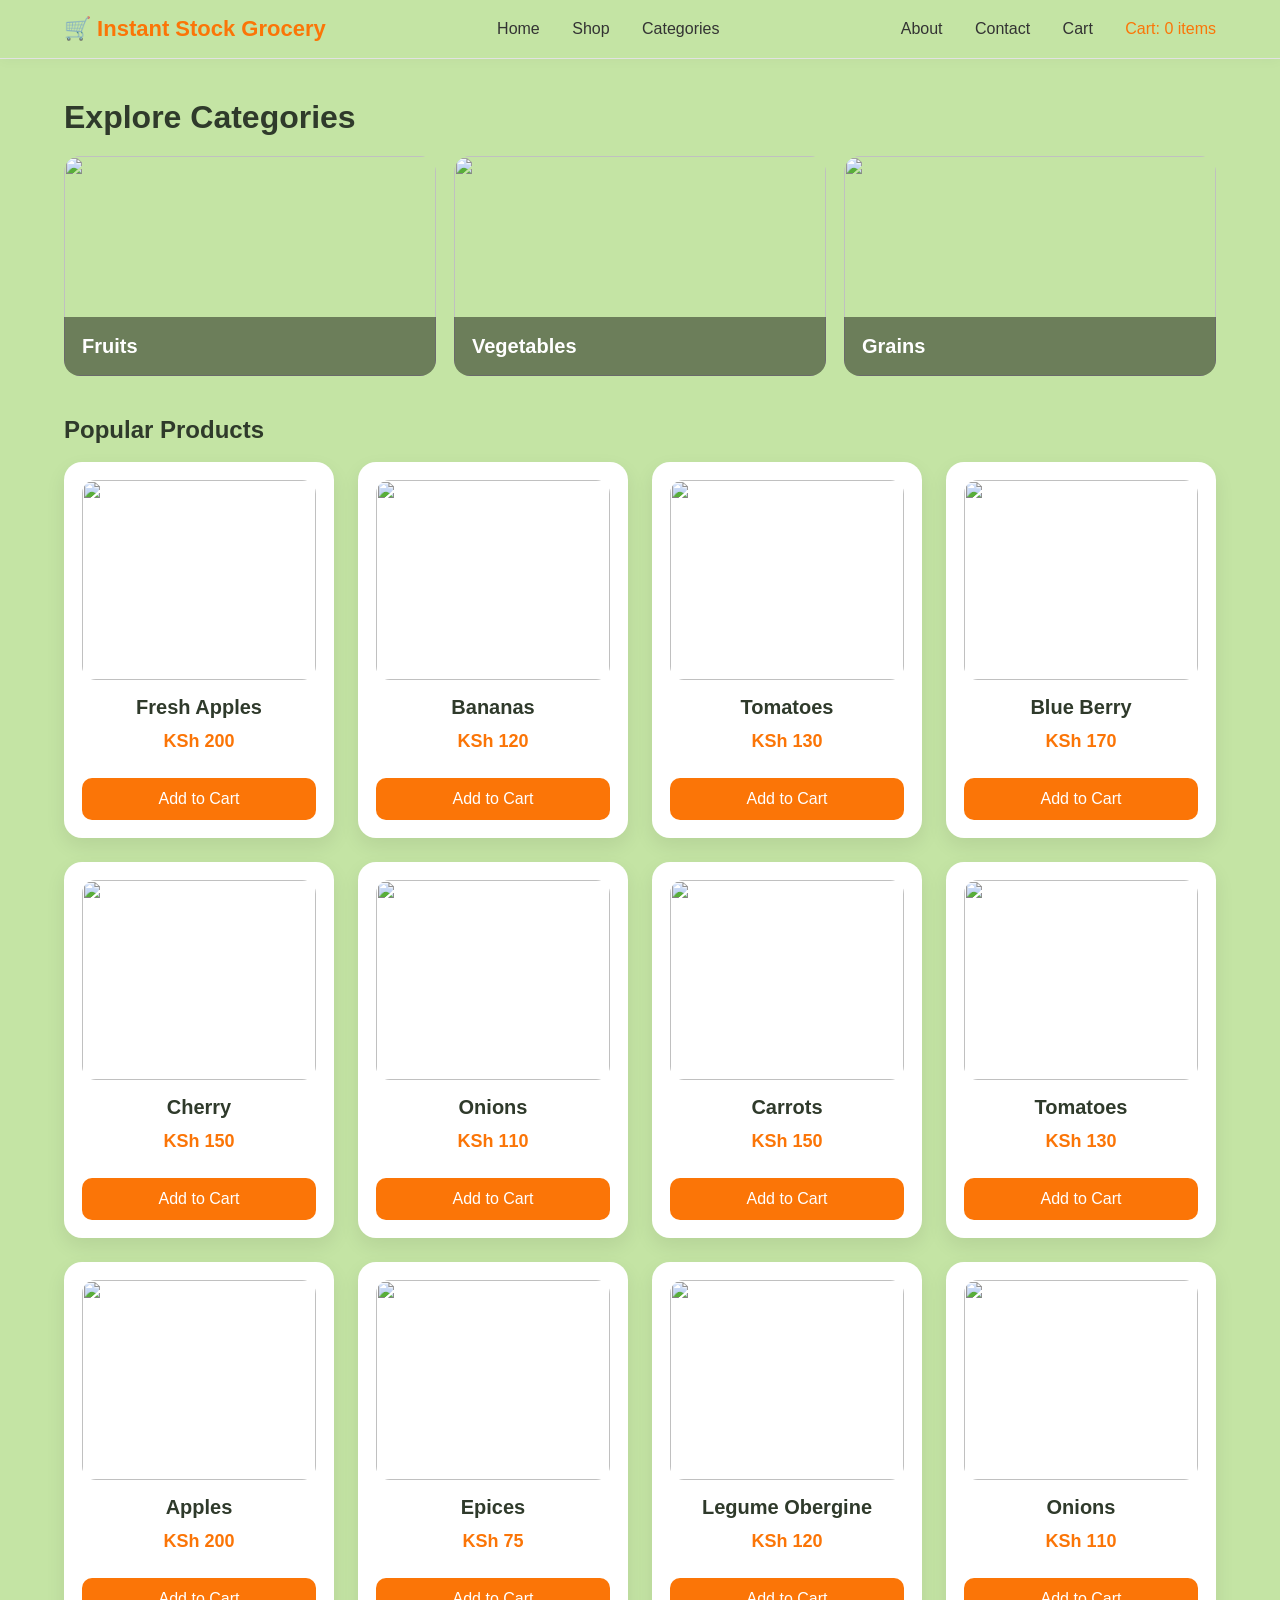
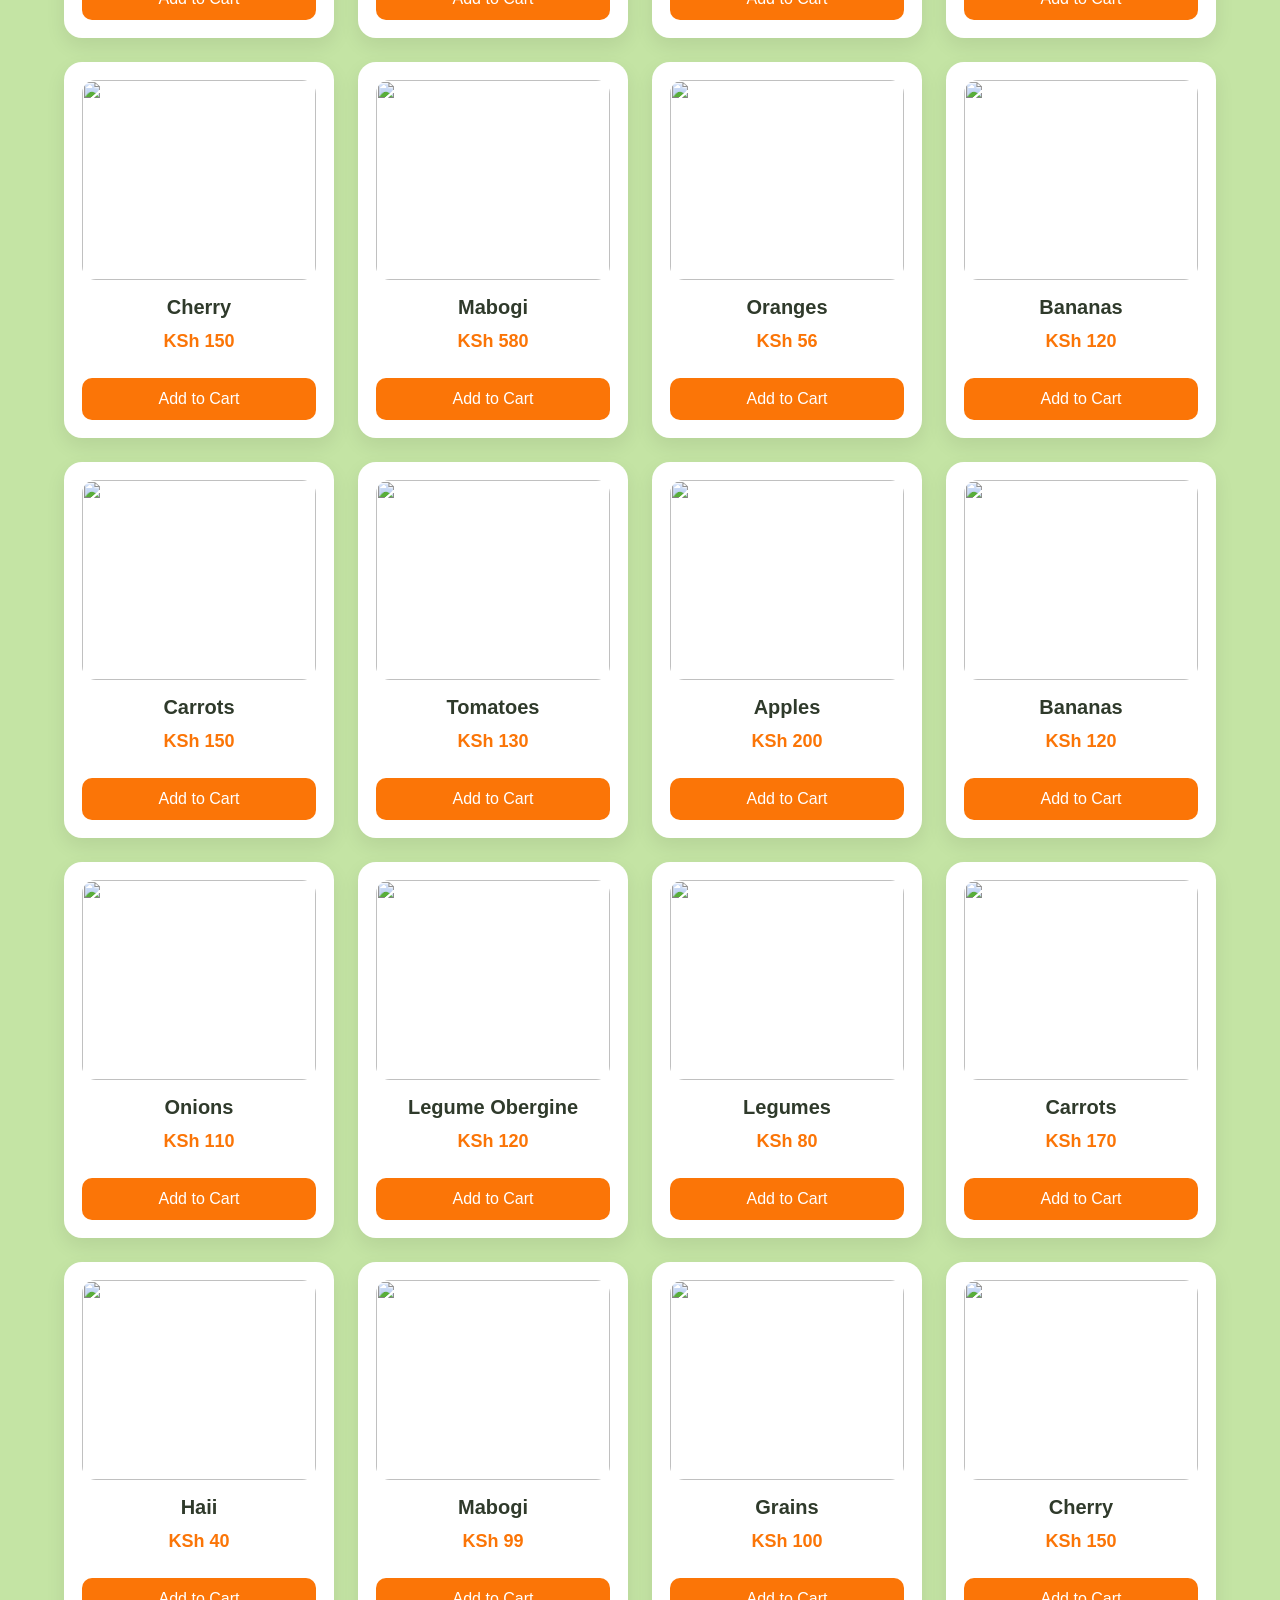
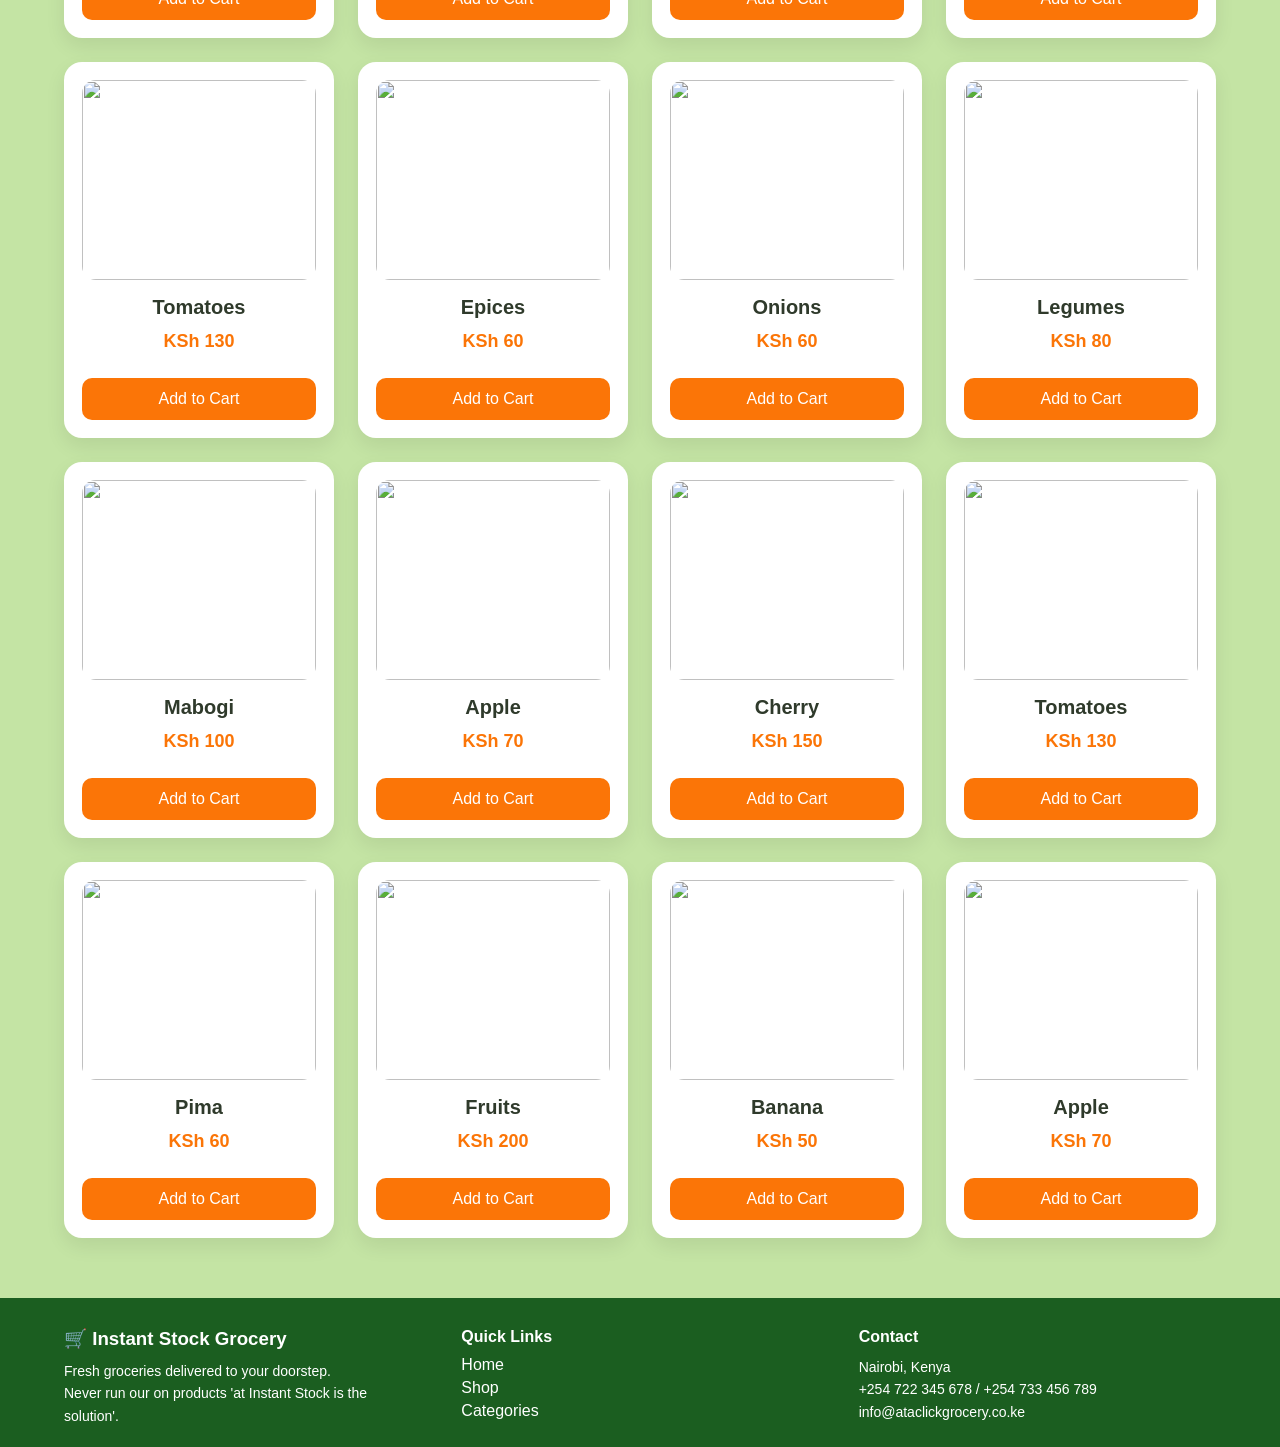
==== pages/products.html @ a3820f43 "Add files via upload" ====
<!DOCTYPE html>
<html lang="en">
<head>
    <meta charset="UTF-8">
    <title>Products At Instant Stock Grocery</title>
    <link rel="stylesheet" href="../style.css">
    <link rel="stylesheet" href="products.css">
</head>
<body>
    <header>
        <div class="nav container">
            <h2> 🛒 Instant Stock Grocery</h2>
            <nav>
                <a href="../index.html">Home</a>
                <a href="products.html">Shop</a>
                <a href="products.html">Categories</a>
            </nav>
            <div class="nav-right">
                <a href="about.html">About</a>
                <a href="contact.html">Contact</a>
                <a href="cart.html">Cart</a>
                <span id="cart-count">Cart: 0</span>
            </div>
        </div>
    </header>

    <section class="container">
        <h1 class="page-title">Explore Categories</h1>
        <div class="category-banners">
            <div class="banner">
                <img src="/images/fruits.jpg">
                <div class="overlay"> Fruits</div>
            </div>
            <div class="banner">
                <img src="/images/img3.jpg">
                <div class="overlay"> Vegetables</div>
            </div>
            <div class="banner">
                <img src="/images/grains.jpg">
                <div class="overlay"> Grains</div>
            </div>
        </div>

        <h2 class="section-title">Popular Products</h2>
        <div class="product-grid">
            <div class="product-card">
                <div class="img-box"><img src="../images/fresh apples.jpg"></div>
                <h3>Fresh Apples</h3>
                <p class="price">KSh 200</p>
                <button>Add to Cart</button>
            </div>
            <div class="product-card">
                <div class="img-box"><img src="../images/bananas.jpg"></div>
                <h3>Bananas</h3>
                <p class="price">KSh 120</p>
                <button>Add to Cart</button>
            </div>
            
            <div class="product-card">
                <div class="img-box"><img src="../images/fresh nyanya.jpg"></div>
                <h3>Tomatoes</h3>
                <p class="price">KSh 130</p>
                <button>Add to Cart</button>
            </div>
            <div class="product-card">
                <div class="img-box"><img src="../images/bb.jpg"></div>
                <h3>blue berry</h3>
                <p class="price">KSh 170</p>
                <button>Add to Cart</button>
            </div>
             <div class="product-card">
                <div class="img-box"><img src="../images/cherry.jpg"></div>
                <h3>cherry</h3>
                <p class="price">KSh 150</p>
                <button>Add to Cart</button>
            </div>
            <div class="product-card">
                <div class="img-box"><img src="../images/onions.jpg"></div>
                <h3>Onions</h3>
                <p class="price">KSh 110</p>
                <button>Add to Cart</button>
            </div>
            <div class="product-card">
                <div class="img-box"><img src="../images/carrots.jpg"></div>
                <h3>Carrots</h3>
                <p class="price">KSh 150</p>
                <button>Add to Cart</button>
            </div>

             <div class="product-card">
                <div class="img-box"><img src="../images/fresh nyanya.jpg"></div>
                <h3>Tomatoes</h3>
                <p class="price">KSh 130</p>
                <button>Add to Cart</button>
            </div> <div class="product-card">
                <div class="img-box"><img src="../images/apple.jpg"></div>
                <h3>Apples</h3>
                <p class="price">KSh 200</p>
                <button>Add to Cart</button>
            </div> <div class="product-card">
                <div class="img-box"><img src="../images/epices.jpg"></div>
                <h3>epices</h3>
                <p class="price">KSh 75</p>
                <button>Add to Cart</button>
            </div> <div class="product-card">
                <div class="img-box"><img src="../images/legume obergine.jpg"></div>
                <h3>Legume Obergine</h3>
                <p class="price">KSh 120</p>
                <button>Add to Cart</button>
            </div> <div class="product-card">
                <div class="img-box"><img src="../images/onions.jpg"></div>
                <h3>Onions</h3>
                <p class="price">KSh 110</p>
                <button>Add to Cart</button>
            </div> <div class="product-card">
                <div class="img-box"><img src="../images/cherry.jpg"></div>
                <h3>Cherry</h3>
                <p class="price">KSh 150</p>
                <button>Add to Cart</button>
            </div> <div class="product-card">
                <div class="img-box"><img src="../images/mabogi.jpg"></div>
                <h3>mabogi</h3>
                <p class="price">KSh 580</p>
                <button>Add to Cart</button>
            </div> <div class="product-card">
                <div class="img-box"><img src="../images/oranges.jpg"></div>
                <h3>Oranges</h3>
                <p class="price">KSh 56</p>
                <button>Add to Cart</button>
            </div> <div class="product-card">
                <div class="img-box"><img src="../images/bananas.jpg"></div>
                <h3>Bananas</h3>
                <p class="price">KSh 120</p>
                <button>Add to Cart</button>
            </div> <div class="product-card">
                <div class="img-box"><img src="../images/carotte.jpg"></div>
                <h3>Carrots</h3>
                <p class="price">KSh 150</p>
                <button>Add to Cart</button>
            </div> <div class="product-card">
                <div class="img-box"><img src="../images/fresh nyanya.jpg"></div>
                <h3>Tomatoes</h3>
                <p class="price">KSh 130</p>
                <button>Add to Cart</button>
            </div> <div class="product-card">
                <div class="img-box"><img src="../images/apple.jpg"></div>
                <h3>Apples</h3>
                <p class="price">KSh 200</p>
                <button>Add to Cart</button>
            </div> <div class="product-card">
                <div class="img-box"><img src="../images/bananas.jpg"></div>
                <h3>Bananas</h3>
                <p class="price">KSh 120</p>
                <button>Add to Cart</button>
            </div> <div class="product-card">
                <div class="img-box"><img src="../images/onions.jpg"></div>
                <h3>Onions</h3>
                <p class="price">KSh 110</p>
                <button>Add to Cart</button>
            </div> <div class="product-card">
                <div class="img-box"><img src="../images/legume obergine.jpg"></div>
                <h3>Legume Obergine</h3>
                <p class="price">KSh 120</p>
                <button>Add to Cart</button>
            </div> <div class="product-card">
                <div class="img-box"><img src="../images/legumes.jpg"></div>
                <h3>Legumes</h3>
                <p class="price">KSh 80</p>
                <button>Add to Cart</button>
            </div> <div class="product-card">
                <div class="img-box"><img src="../images/carotte.jpg"></div>
                <h3>Carrots</h3>
                <p class="price">KSh 170</p>
                <button>Add to Cart</button>
            </div> <div class="product-card">
                <div class="img-box"><img src="../images/haii.jpg"></div>
                <h3>haii</h3>
                <p class="price">KSh 40</p>
                <button>Add to Cart</button>
            </div> <div class="product-card">
                <div class="img-box"><img src="../images/mabogi.jpg"></div>
                <h3>Mabogi</h3>
                <p class="price">KSh 99</p>
                <button>Add to Cart</button>
            </div> <div class="product-card">
                <div class="img-box"><img src="../images/grains.jpg"></div>
                <h3>Grains</h3>
                <p class="price">KSh 100</p>
                <button>Add to Cart</button>
            </div> <div class="product-card">
                <div class="img-box"><img src="../images/cherry.jpg"></div>
                <h3>Cherry</h3>
                <p class="price">KSh 150</p>
                <button>Add to Cart</button>
            </div> <div class="product-card">
                <div class="img-box"><img src="../images/fresh nyanya.jpg"></div>
                <h3>Tomatoes</h3>
                <p class="price">KSh 130</p>
                <button>Add to Cart</button>
            </div> <div class="product-card">
                <div class="img-box"><img src="../images/epices.jpg"></div>
                <h3>Epices</h3>
                <p class="price">KSh 60</p>
                <button>Add to Cart</button>
            </div> <div class="product-card">
                <div class="img-box"><img src="../images/onions.jpg"></div>
                <h3>Onions</h3>
                <p class="price">KSh 60</p>
                <button>Add to Cart</button>
            </div> <div class="product-card">
                <div class="img-box"><img src="../images/legumes.jpg"></div>
                <h3>Legumes</h3>
                <p class="price">KSh 80</p>
                <button>Add to Cart</button>
            </div> <div class="product-card">
                <div class="img-box"><img src="../images/mabogi.jpg"></div>
                <h3>Mabogi</h3>
                <p class="price">KSh 100</p>
                <button>Add to Cart</button>
            </div> <div class="product-card">
                <div class="img-box"><img src="../images/apple.jpg"></div>
                <h3>Apple</h3>
                <p class="price">KSh 70</p>
                <button>Add to Cart</button>
            </div> <div class="product-card">
                <div class="img-box"><img src="../images/cherry.jpg"></div>
                <h3>Cherry</h3>
                <p class="price">KSh 150</p>
                <button>Add to Cart</button>
            </div> <div class="product-card">
                <div class="img-box"><img src="../images/fresh nyanya.jpg"></div>
                <h3>Tomatoes</h3>
                <p class="price">KSh 130</p>
                <button>Add to Cart</button>
            </div> <div class="product-card">
                <div class="img-box"><img src="../images/epices pima.jpg"></div>
                <h3>pima</h3>
                <p class="price">KSh 60</p>
                <button>Add to Cart</button>
            </div> <div class="product-card">
                <div class="img-box"><img src="../images/bck fruits.jpg"></div>
                <h3>fruits</h3>
                <p class="price">KSh 200</p>
                <button>Add to Cart</button>
            </div> <div class="product-card">
                <div class="img-box"><img src="../images/banana.jpg"></div>
                <h3>banana</h3>
                <p class="price">KSh 50</p>
                <button>Add to Cart</button>
            </div> <div class="product-card">
                <div class="img-box"><img src="../images/apple.jpg"></div>
                <h3>apple</h3>
                <p class="price">KSh 70</p>
                <button>Add to Cart</button>
            </div>


        </div>
    </section>

    <footer class="footer">
        <div class="container footer-grid">
            <div>
                <h3> 🛒 Instant Stock Grocery</h3>
                <p>Fresh groceries delivered to your doorstep.</p>
                <p>Never run our on products  'at Instant Stock is the solution'.</p>
            </div>
            <div>
                <h4>Quick Links</h4>
                <ul>
                    <li><a href="grocery.html">Home</a></li>
                    <li><a href="shop.html">Shop</a></li>
                    <li><a href="products.html">Categories</a></li>
                </ul>
            </div>
            <div>
                <h4>Contact</h4>
                <p>Nairobi, Kenya</p>
                <p>+254 722 345 678 / +254 733 456 789</p>
                <p>info@ataclickgrocery.co.ke</p>
            </div>
        </div>
    </footer>
    <script src="../grocer.js"></script>
</body>
</html>
---- style.css ----
* {
    margin: 0;
    padding: 0;
    box-sizing: border-box;
    font-family: Arial, sans-serif;
}
body {
    background: #c4e4a4;
}
/* NAVBAR */
header {
    background: #c4e4a4;
    border-bottom: 1px solid #ddd;
}
.container {
    width: 90%;
    margin: auto;
}
.nav {
    display: flex;
    justify-content: space-between;
    align-items: center;
    padding: 15px 0;
}
.logo {
    font-weight: bold;
    color: rgb(251, 117, 7);
    font-size: 18px;
}
nav a, .nav-right a {
    margin: 0 10px;
    text-decoration: none;
    color: #333;
}

/* HERO */
.hero {
    background: url('https://images.unsplash.com/photo-1610832958506-aa56368176cf') no-repeat center/cover;
    height: 100vh;
    display: flex;
    align-items: center;
    justify-content: center;
    text-align: center;
}
.hero-content {
    background: rgba(255,255,255,0.7);
    padding: 30px;
    border-radius: 10px;
}
.hero h1 {
    font-size: 40px;
    color: rgb(251, 117, 7);
}
.hero p {
    margin: 10px 0;
}
.hero button {
    background :rgba(255, 0, 0, 0.87);
    color: white;
    border: none;
    padding: 12px 25px;
    cursor: pointer;
    border-radius: 5px;
}
/* CATEGORIES */
.categories {
    display: flex;
    gap: 20px;
    margin: 40px auto;
}
.card {
    background: white;
    padding: 20px;
    border-radius: 10px;
    flex: 1;
    text-align: center;
    box-shadow: 0 2px 10px rgba(0,0,0,0.1);
}
.card img {
    width: 100%;
    height: 150px;
    object-fit: cover;
    border-radius: 10px;
}
.card h3 {
    margin: 15px 0 10px;
}
.card p {
    font-size: 14px;
    color: #555;
}
.card button {
    margin-top: 15px;
    background:rgb(251, 117, 7);
    color: white;
    border: none;
    padding: 10px 20px;
    cursor: pointer;
    border-radius: 5px;
}
/* FOOTER */
.footer {
    background: #1b5e20;
    color: white;
    margin-top: 40px;
    padding-top: 30px;
}
.footer-grid {
    display: grid;
    grid-template-columns: repeat(3, 1fr);
    gap: 40px;
    padding-bottom: 20px;
}
.footer h3, .footer h4 {
    margin-bottom: 10px;
}
.footer p {
    font-size: 14px;
    line-height: 1.6;
}
.footer ul {
    list-style: none;
    padding: 0;
}
.footer ul li {
    margin: 5px 0;
}
.footer ul li a {
    color: white;
    text-decoration: none;
}
.footer ul li a:hover {
    text-decoration: underline;
}
.footer-bottom {
    text-align: center;
    border-top: 1px solid rgba(255,255,255,0.2);
    padding: 10px;
    font-size: 14px;
}
/* PAGE TITLE */
.page-title {
    text-align: center;
    margin: 20px 0;
}
/* CATEGORY BANNERS */
.category-banners {
    display: grid;
    grid-template-columns: repeat(3, 1fr);
    gap: 20px;
}
.banner {
    position: relative;
    overflow: hidden;
    border-radius: 12px;
}
.banner img {
    width: 100%;
    height: 200px;
    object-fit: cover;
    
}


.overlay {
    position: absolute;
    bottom: 0;
    width: 100%;
    padding: 15px;
    background: rgba(0,0,0,0.5);
    color: white;
    font-size: 18px;
    font-weight: bold;
}
/* SECTION TITLE */
.section-title {
    margin: 40px 0 20px;
}
/* PRODUCT GRID */
.product-grid {
    display: grid;
    grid-template-columns: repeat(5, 1fr);
    gap: 20px;
}
/* PRODUCT CARD */
.product-card {
    background: white;
    border-radius: 12px;
    padding: 15px;
    text-align: center;
    box-shadow: 0 4px 15px rgba(0,0,0,0.08);
    transition: 0.3s;
}
.product-card:hover {
    transform: translateY(-8px);
}
/* IMAGE BOX */
.img-box {
    overflow: hidden;
    border-radius: 10px;
}
.img-box img {
    width: 100%;
    height: 150px;
    object-fit: cover;
    
}
/* TEXT */
.product-card h3 {
    margin: 10px 0 5px;
}
.price {
    color: rgb(251, 117, 7);
    font-weight: bold;
}
/* BUTTON */
.product-card button {
    margin-top: 10px;
    background:rgb(251, 117, 7);
    color: white;
    border: none;
    padding: 10px;
    border-radius: 6px;
    cursor: pointer;
}
.product-card button:hover {
    background:rgb(251, 117, 7);
}
.products container{
    padding: 60px;
    width: 20spx;
    text-align: center;
    display: flex;
}

.product-list {
    display: flex;
    gap: 20px;
    justify-content: center;
}
---- pages/products.css ----
/* Products Page Styles */

body {
    background: #c4e4a4;
}

header {
    background: #c4e4a4;
    border-bottom: 1px solid #e2e2e2;
    box-shadow: 0 2px 12px rgba(0,0,0,0.03);
}

.nav.container {
    display: flex;
    justify-content: space-between;
    align-items: center;
    padding: 16px 0;
}

.nav h2 {
    color: rgb(251, 117, 7);
    font-size: 22px;
    margin: 0;
}

nav a,
.nav-right a,
#cart-count {
    margin-left: 18px;
    text-decoration: none;
    color: #333333;
    font-weight: 500;
}

#cart-count {
    color: rgb(251, 117, 7);
}

.container {
    width: 90%;
    margin: auto;
}

.page-title {
    text-align: left;
    margin: 40px 0 20px;
    font-size: 32px;
    color: #2f3a2b;
}

.category-banners {
    display: grid;
    grid-template-columns: repeat(auto-fit, minmax(220px, 1fr));
    gap: 18px;
    margin-bottom: 40px;
}

.banner {
    position: relative;
    border-radius: 16px;
    overflow: hidden;
    min-height: 220px;
}

.banner img {
    width: 100%;
    height: 100%;
    object-fit: cover;
    display: block;
}

.overlay {
    position: absolute;
    bottom: 0;
    width: 100%;
    padding: 18px;
    background: rgba(0, 0, 0, 0.45);
    color: #ffffff;
    font-size: 20px;
    font-weight: bold;
}

.section-title {
    margin: 30px 0 18px;
    color: #2f3a2b;
    font-size: 24px;
}

.product-grid {
    display: grid;
    grid-template-columns: repeat(auto-fit, minmax(220px, 1fr));
    gap: 24px;
    margin-bottom: 60px;
}

.product-card {
    background: white;
    border-radius: 18px;
    padding: 18px;
    box-shadow: 0 8px 20px rgba(0,0,0,0.08);
    transition: transform 0.25s ease, box-shadow 0.25s ease;
    display: flex;
    flex-direction: column;
    justify-content: space-between;
}

.product-card:hover {
    transform: translateY(-6px);
    box-shadow: 0 16px 30px rgba(0,0,0,0.12);
}

.img-box {
    border-radius: 14px;
    overflow: hidden;
    margin-bottom: 16px;
}

.img-box img {
    width: 100%;
    height: 200px;
    object-fit: cover;
    display: block;
}

.product-card h3 {
    margin: 0 0 12px;
    font-size: 20px;
    color: #2f3a2b;
    text-transform: capitalize;
}

.product-card .price {
    font-size: 18px;
    font-weight: 700;
    color: rgb(251, 117, 7);
    margin-bottom: 16px;
}

.product-card button {
    background: rgb(251, 117, 7);
    color: white;
    border: none;
    padding: 12px 16px;
    border-radius: 10px;
    cursor: pointer;
    font-size: 16px;
    transition: background 0.25s ease;
}

.product-card button:hover {
    background: rgba(251, 117, 7, 0.85);
}

@media (max-width: 768px) {
    .nav.container {
        flex-direction: column;
        align-items: flex-start;
    }
    .nav-right {
        margin-top: 12px;
    }
    .page-title {
        font-size: 28px;
    }
}
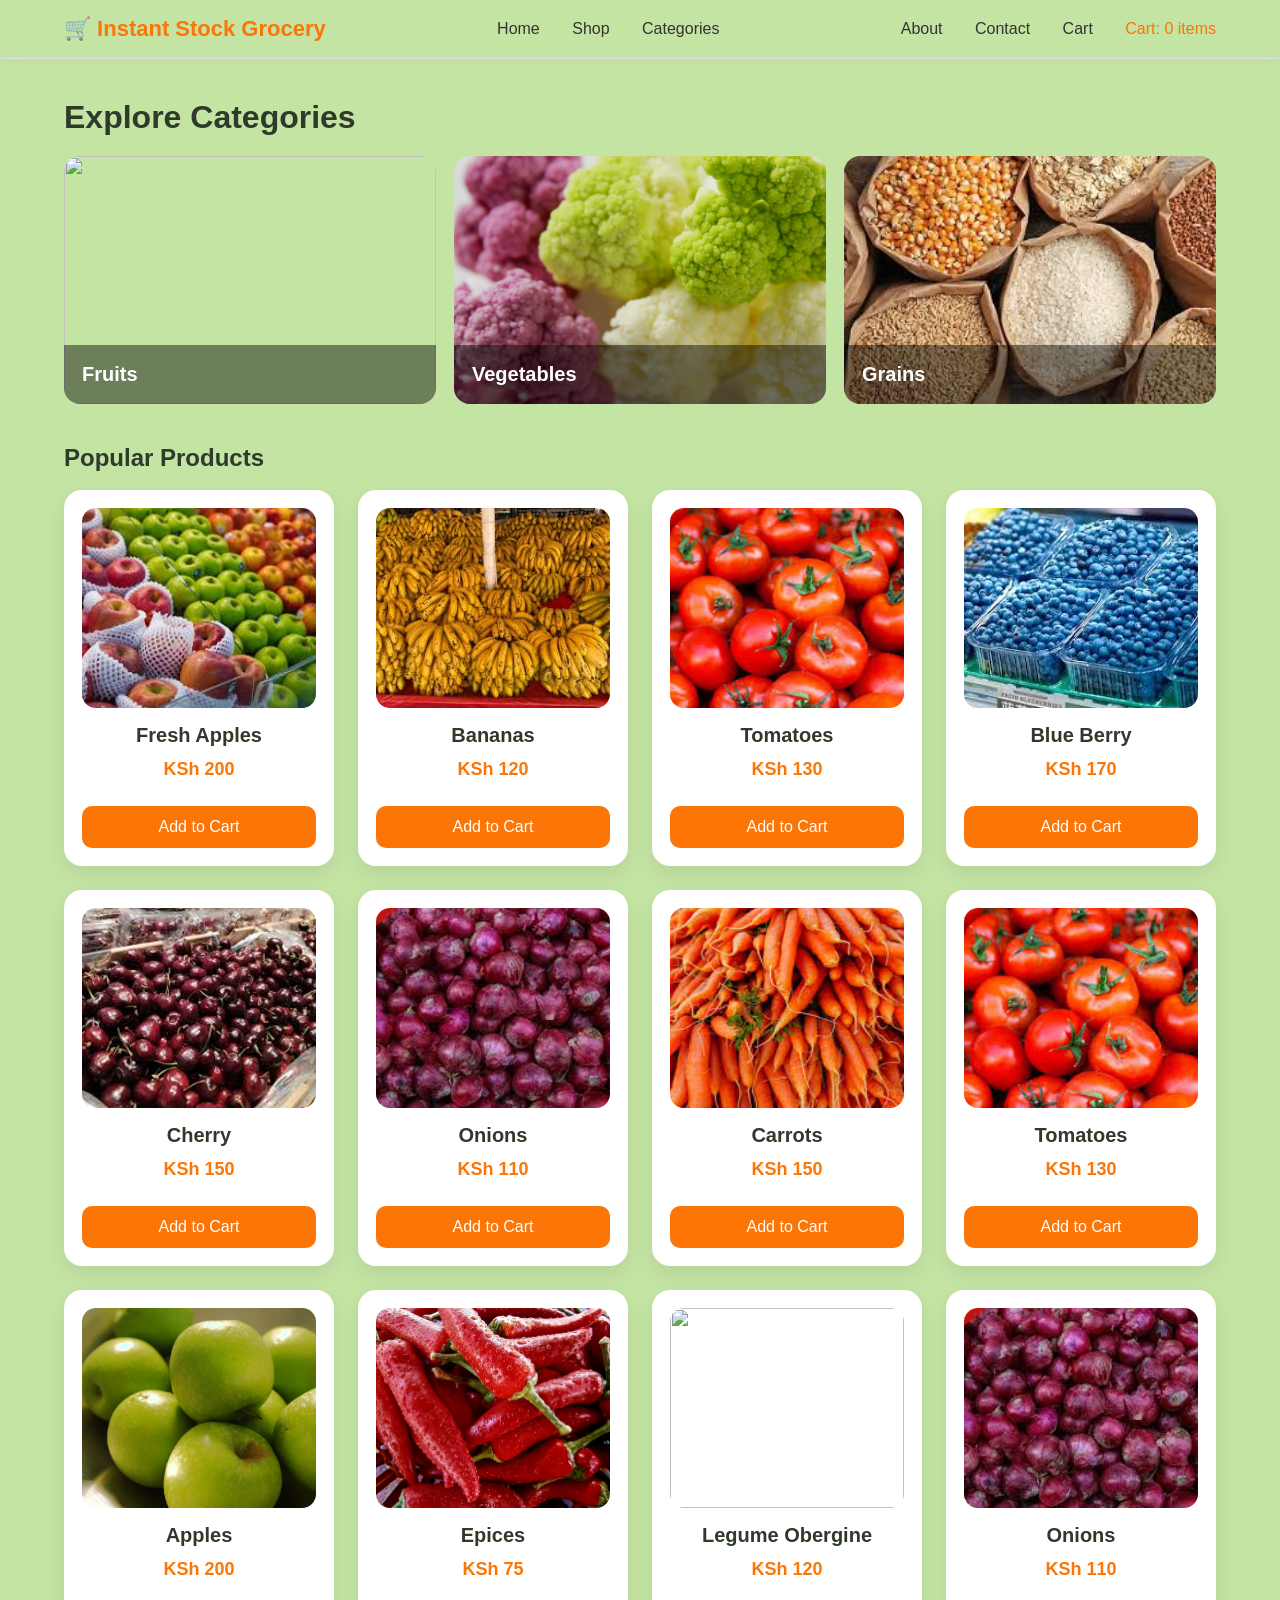
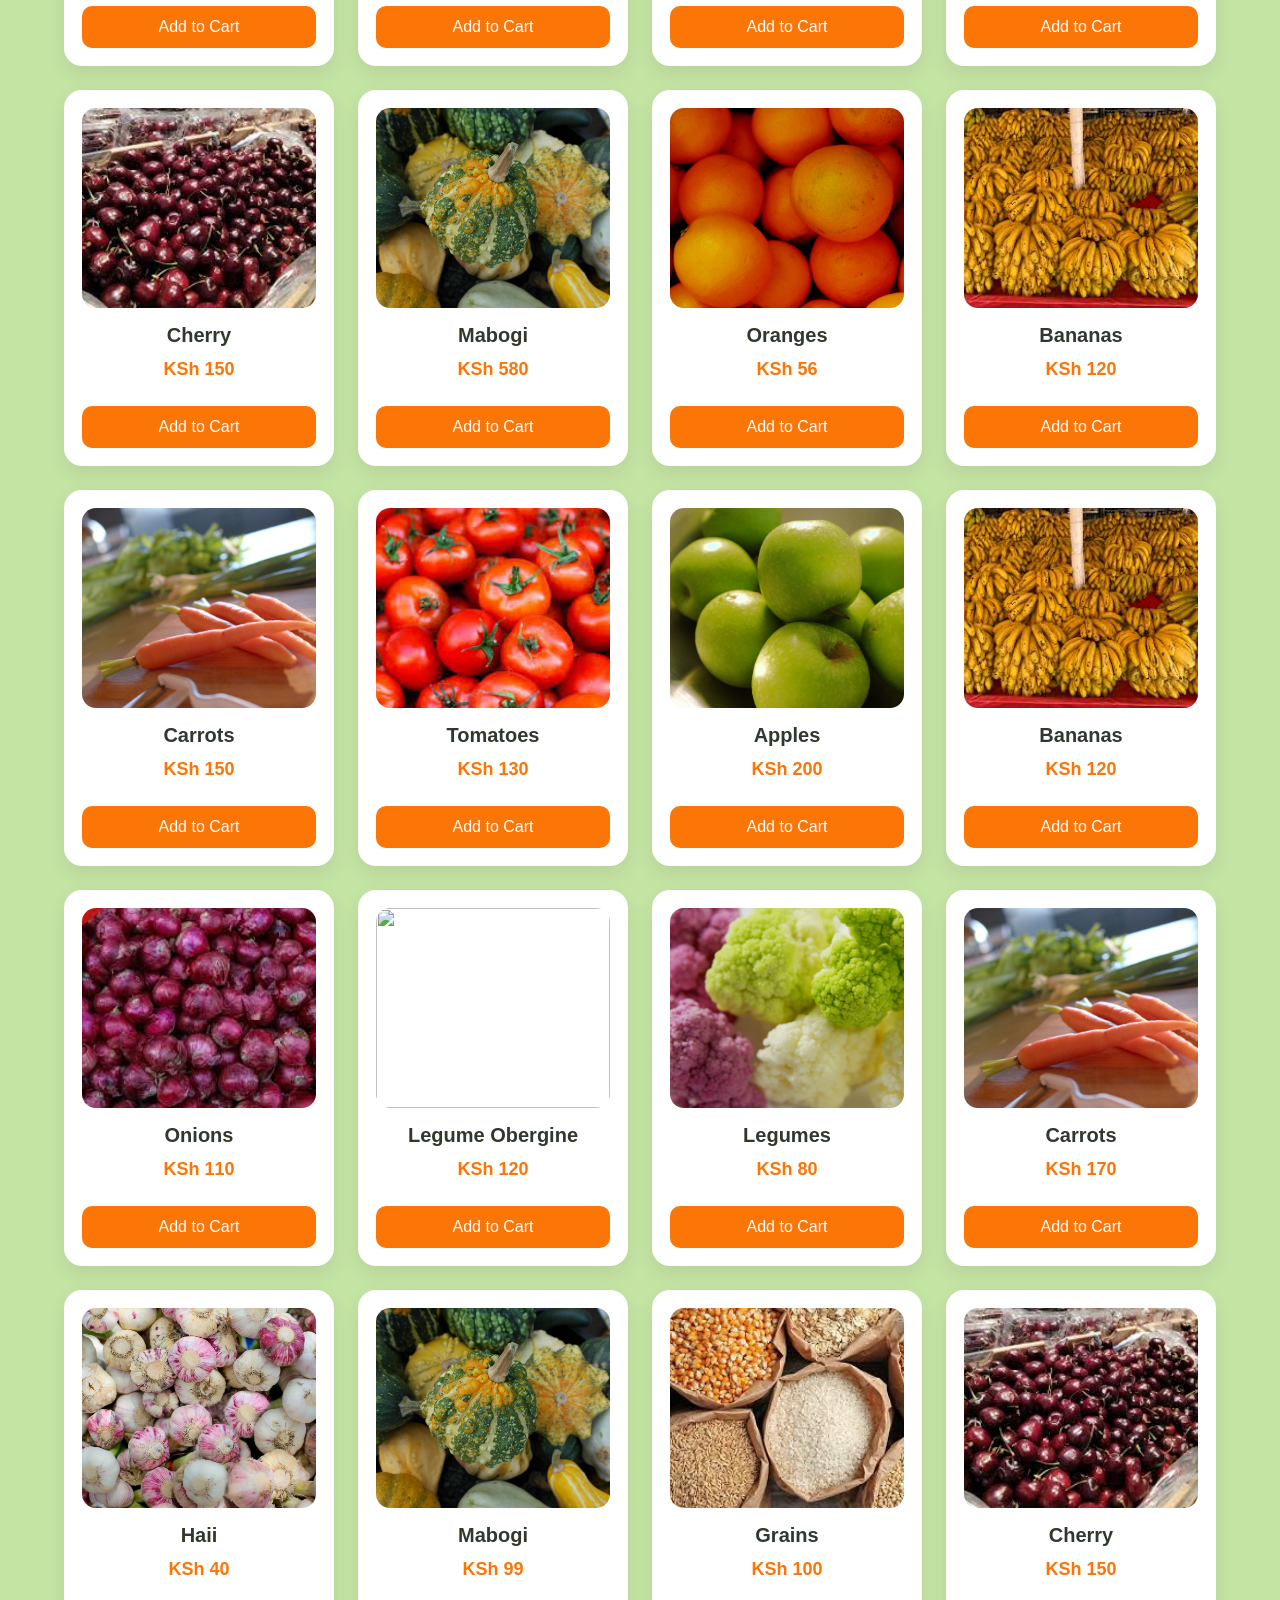
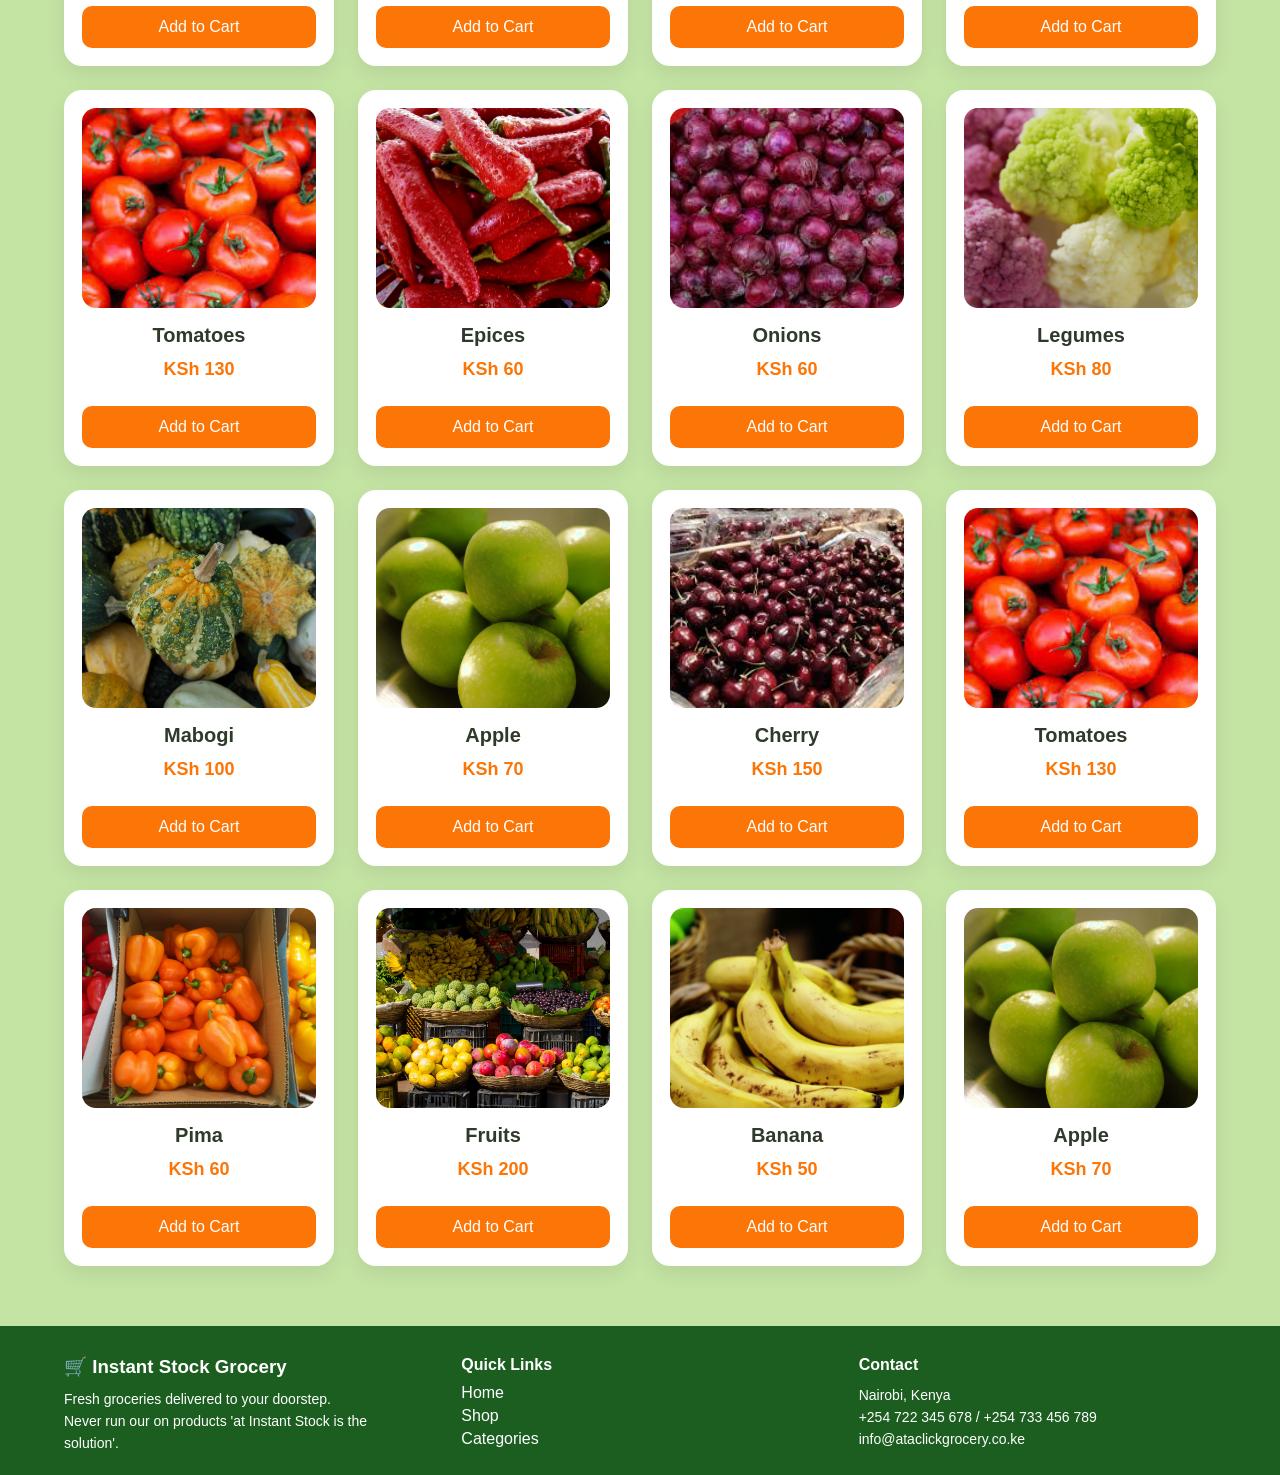
==== commit 16476e43: "1st chsnge" ====
--- a/pages/products.html
+++ b/pages/products.html
@@ -4,7 +4,7 @@
     <meta charset="UTF-8">
     <title>Products At Instant Stock Grocery</title>
     <link rel="stylesheet" href="../style.css">
-    <link rel="stylesheet" href="products.css">
+    <link rel="stylesheet" href="../pages/products.css">
 </head>
 <body>
     <header>
@@ -12,13 +12,13 @@
             <h2> 🛒 Instant Stock Grocery</h2>
             <nav>
                 <a href="../index.html">Home</a>
-                <a href="products.html">Shop</a>
-                <a href="products.html">Categories</a>
+                <a href="../pages/products.html">Shop</a>
+                <a href="../pages/categories.html">Categories</a>
             </nav>
             <div class="nav-right">
-                <a href="about.html">About</a>
-                <a href="contact.html">Contact</a>
-                <a href="cart.html">Cart</a>
+                <a href="../pages/about.html">About</a>
+                <a href="../pages/contact.html">Contact</a>
+                <a href="../pages/cart.html">Cart</a>
                 <span id="cart-count">Cart: 0</span>
             </div>
         </div>
@@ -28,15 +28,15 @@
         <h1 class="page-title">Explore Categories</h1>
         <div class="category-banners">
             <div class="banner">
-                <img src="/images/fruits.jpg">
+                <img src="../img/fruits.jpg">
                 <div class="overlay"> Fruits</div>
             </div>
             <div class="banner">
-                <img src="/images/img3.jpg">
+                <img src="../img/legumes.jpg">
                 <div class="overlay"> Vegetables</div>
             </div>
             <div class="banner">
-                <img src="/images/grains.jpg">
+                <img src="../img/grains.jpg">
                 <div class="overlay"> Grains</div>
             </div>
         </div>
@@ -44,211 +44,211 @@
         <h2 class="section-title">Popular Products</h2>
         <div class="product-grid">
             <div class="product-card">
-                <div class="img-box"><img src="../images/fresh apples.jpg"></div>
+                <div class="img-box"><img src="../img/fresh-apples.jpg"></div>
                 <h3>Fresh Apples</h3>
                 <p class="price">KSh 200</p>
                 <button>Add to Cart</button>
             </div>
             <div class="product-card">
-                <div class="img-box"><img src="../images/bananas.jpg"></div>
+                <div class="img-box"><img src="../img/bananas.jpg"></div>
                 <h3>Bananas</h3>
                 <p class="price">KSh 120</p>
                 <button>Add to Cart</button>
             </div>
             
             <div class="product-card">
-                <div class="img-box"><img src="../images/fresh nyanya.jpg"></div>
-                <h3>Tomatoes</h3>
-                <p class="price">KSh 130</p>
-                <button>Add to Cart</button>
-            </div>
-            <div class="product-card">
-                <div class="img-box"><img src="../images/bb.jpg"></div>
+                <div class="img-box"><img src="../img/fresh-nyanya.jpg"></div>
+                <h3>Tomatoes</h3>
+                <p class="price">KSh 130</p>
+                <button>Add to Cart</button>
+            </div>
+            <div class="product-card">
+                <div class="img-box"><img src="../img/bb.jpg"></div>
                 <h3>blue berry</h3>
                 <p class="price">KSh 170</p>
                 <button>Add to Cart</button>
             </div>
              <div class="product-card">
-                <div class="img-box"><img src="../images/cherry.jpg"></div>
+                <div class="img-box"><img src="../img/cherry.jpg"></div>
                 <h3>cherry</h3>
                 <p class="price">KSh 150</p>
                 <button>Add to Cart</button>
             </div>
             <div class="product-card">
-                <div class="img-box"><img src="../images/onions.jpg"></div>
+                <div class="img-box"><img src="../img/onions.jpg"></div>
                 <h3>Onions</h3>
                 <p class="price">KSh 110</p>
                 <button>Add to Cart</button>
             </div>
             <div class="product-card">
-                <div class="img-box"><img src="../images/carrots.jpg"></div>
+                <div class="img-box"><img src="../img/carrots.jpg"></div>
                 <h3>Carrots</h3>
                 <p class="price">KSh 150</p>
                 <button>Add to Cart</button>
             </div>
 
              <div class="product-card">
-                <div class="img-box"><img src="../images/fresh nyanya.jpg"></div>
-                <h3>Tomatoes</h3>
-                <p class="price">KSh 130</p>
-                <button>Add to Cart</button>
-            </div> <div class="product-card">
-                <div class="img-box"><img src="../images/apple.jpg"></div>
+                <div class="img-box"><img src="../img/fresh-nyanya.jpg"></div>
+                <h3>Tomatoes</h3>
+                <p class="price">KSh 130</p>
+                <button>Add to Cart</button>
+            </div> <div class="product-card">
+                <div class="img-box"><img src="../img/apple.jpg"></div>
                 <h3>Apples</h3>
                 <p class="price">KSh 200</p>
                 <button>Add to Cart</button>
             </div> <div class="product-card">
-                <div class="img-box"><img src="../images/epices.jpg"></div>
+                <div class="img-box"><img src="../img/epices.jpg"></div>
                 <h3>epices</h3>
                 <p class="price">KSh 75</p>
                 <button>Add to Cart</button>
             </div> <div class="product-card">
-                <div class="img-box"><img src="../images/legume obergine.jpg"></div>
+                <div class="img-box"><img src="../img/legume obergine.jpg"></div>
                 <h3>Legume Obergine</h3>
                 <p class="price">KSh 120</p>
                 <button>Add to Cart</button>
             </div> <div class="product-card">
-                <div class="img-box"><img src="../images/onions.jpg"></div>
+                <div class="img-box"><img src="../img/onions.jpg"></div>
                 <h3>Onions</h3>
                 <p class="price">KSh 110</p>
                 <button>Add to Cart</button>
             </div> <div class="product-card">
-                <div class="img-box"><img src="../images/cherry.jpg"></div>
+                <div class="img-box"><img src="../img/cherry.jpg"></div>
                 <h3>Cherry</h3>
                 <p class="price">KSh 150</p>
                 <button>Add to Cart</button>
             </div> <div class="product-card">
-                <div class="img-box"><img src="../images/mabogi.jpg"></div>
+                <div class="img-box"><img src="../img/mabogi.jpg"></div>
                 <h3>mabogi</h3>
                 <p class="price">KSh 580</p>
                 <button>Add to Cart</button>
             </div> <div class="product-card">
-                <div class="img-box"><img src="../images/oranges.jpg"></div>
+                <div class="img-box"><img src="../img/oranges.jpg"></div>
                 <h3>Oranges</h3>
                 <p class="price">KSh 56</p>
                 <button>Add to Cart</button>
             </div> <div class="product-card">
-                <div class="img-box"><img src="../images/bananas.jpg"></div>
+                <div class="img-box"><img src="../img/bananas.jpg"></div>
                 <h3>Bananas</h3>
                 <p class="price">KSh 120</p>
                 <button>Add to Cart</button>
             </div> <div class="product-card">
-                <div class="img-box"><img src="../images/carotte.jpg"></div>
+                <div class="img-box"><img src="../img/carotte.jpg"></div>
                 <h3>Carrots</h3>
                 <p class="price">KSh 150</p>
                 <button>Add to Cart</button>
             </div> <div class="product-card">
-                <div class="img-box"><img src="../images/fresh nyanya.jpg"></div>
-                <h3>Tomatoes</h3>
-                <p class="price">KSh 130</p>
-                <button>Add to Cart</button>
-            </div> <div class="product-card">
-                <div class="img-box"><img src="../images/apple.jpg"></div>
+                <div class="img-box"><img src="../img/fresh-nyanya.jpg"></div>
+                <h3>Tomatoes</h3>
+                <p class="price">KSh 130</p>
+                <button>Add to Cart</button>
+            </div> <div class="product-card">
+                <div class="img-box"><img src="../img/apple.jpg"></div>
                 <h3>Apples</h3>
                 <p class="price">KSh 200</p>
                 <button>Add to Cart</button>
             </div> <div class="product-card">
-                <div class="img-box"><img src="../images/bananas.jpg"></div>
+                <div class="img-box"><img src="../img/bananas.jpg"></div>
                 <h3>Bananas</h3>
                 <p class="price">KSh 120</p>
                 <button>Add to Cart</button>
             </div> <div class="product-card">
-                <div class="img-box"><img src="../images/onions.jpg"></div>
+                <div class="img-box"><img src="../img/onions.jpg"></div>
                 <h3>Onions</h3>
                 <p class="price">KSh 110</p>
                 <button>Add to Cart</button>
             </div> <div class="product-card">
-                <div class="img-box"><img src="../images/legume obergine.jpg"></div>
+                <div class="img-box"><img src="../img/legume obergine.jpg"></div>
                 <h3>Legume Obergine</h3>
                 <p class="price">KSh 120</p>
                 <button>Add to Cart</button>
             </div> <div class="product-card">
-                <div class="img-box"><img src="../images/legumes.jpg"></div>
+                <div class="img-box"><img src="../img/legumes.jpg"></div>
                 <h3>Legumes</h3>
                 <p class="price">KSh 80</p>
                 <button>Add to Cart</button>
             </div> <div class="product-card">
-                <div class="img-box"><img src="../images/carotte.jpg"></div>
+                <div class="img-box"><img src="../img/carotte.jpg"></div>
                 <h3>Carrots</h3>
                 <p class="price">KSh 170</p>
                 <button>Add to Cart</button>
             </div> <div class="product-card">
-                <div class="img-box"><img src="../images/haii.jpg"></div>
+                <div class="img-box"><img src="../img/haii.jpg"></div>
                 <h3>haii</h3>
                 <p class="price">KSh 40</p>
                 <button>Add to Cart</button>
             </div> <div class="product-card">
-                <div class="img-box"><img src="../images/mabogi.jpg"></div>
+                <div class="img-box"><img src="../img/mabogi.jpg"></div>
                 <h3>Mabogi</h3>
                 <p class="price">KSh 99</p>
                 <button>Add to Cart</button>
             </div> <div class="product-card">
-                <div class="img-box"><img src="../images/grains.jpg"></div>
+                <div class="img-box"><img src="../img/grains.jpg"></div>
                 <h3>Grains</h3>
                 <p class="price">KSh 100</p>
                 <button>Add to Cart</button>
             </div> <div class="product-card">
-                <div class="img-box"><img src="../images/cherry.jpg"></div>
+                <div class="img-box"><img src="../img/cherry.jpg"></div>
                 <h3>Cherry</h3>
                 <p class="price">KSh 150</p>
                 <button>Add to Cart</button>
             </div> <div class="product-card">
-                <div class="img-box"><img src="../images/fresh nyanya.jpg"></div>
-                <h3>Tomatoes</h3>
-                <p class="price">KSh 130</p>
-                <button>Add to Cart</button>
-            </div> <div class="product-card">
-                <div class="img-box"><img src="../images/epices.jpg"></div>
+                <div class="img-box"><img src="../img/fresh-nyanya.jpg"></div>
+                <h3>Tomatoes</h3>
+                <p class="price">KSh 130</p>
+                <button>Add to Cart</button>
+            </div> <div class="product-card">
+                <div class="img-box"><img src="../img/epices.jpg"></div>
                 <h3>Epices</h3>
                 <p class="price">KSh 60</p>
                 <button>Add to Cart</button>
             </div> <div class="product-card">
-                <div class="img-box"><img src="../images/onions.jpg"></div>
+                <div class="img-box"><img src="../img/onions.jpg"></div>
                 <h3>Onions</h3>
                 <p class="price">KSh 60</p>
                 <button>Add to Cart</button>
             </div> <div class="product-card">
-                <div class="img-box"><img src="../images/legumes.jpg"></div>
+                <div class="img-box"><img src="../img/legumes.jpg"></div>
                 <h3>Legumes</h3>
                 <p class="price">KSh 80</p>
                 <button>Add to Cart</button>
             </div> <div class="product-card">
-                <div class="img-box"><img src="../images/mabogi.jpg"></div>
+                <div class="img-box"><img src="../img/mabogi.jpg"></div>
                 <h3>Mabogi</h3>
                 <p class="price">KSh 100</p>
                 <button>Add to Cart</button>
             </div> <div class="product-card">
-                <div class="img-box"><img src="../images/apple.jpg"></div>
+                <div class="img-box"><img src="../img/apple.jpg"></div>
                 <h3>Apple</h3>
                 <p class="price">KSh 70</p>
                 <button>Add to Cart</button>
             </div> <div class="product-card">
-                <div class="img-box"><img src="../images/cherry.jpg"></div>
+                <div class="img-box"><img src="../img/cherry.jpg"></div>
                 <h3>Cherry</h3>
                 <p class="price">KSh 150</p>
                 <button>Add to Cart</button>
             </div> <div class="product-card">
-                <div class="img-box"><img src="../images/fresh nyanya.jpg"></div>
-                <h3>Tomatoes</h3>
-                <p class="price">KSh 130</p>
-                <button>Add to Cart</button>
-            </div> <div class="product-card">
-                <div class="img-box"><img src="../images/epices pima.jpg"></div>
+                <div class="img-box"><img src="../img/fresh-nyanya.jpg"></div>
+                <h3>Tomatoes</h3>
+                <p class="price">KSh 130</p>
+                <button>Add to Cart</button>
+            </div> <div class="product-card">
+                <div class="img-box"><img src="../img/epices pima.jpg"></div>
                 <h3>pima</h3>
                 <p class="price">KSh 60</p>
                 <button>Add to Cart</button>
             </div> <div class="product-card">
-                <div class="img-box"><img src="../images/bck fruits.jpg"></div>
+                <div class="img-box"><img src="../img/bck fruits.jpg"></div>
                 <h3>fruits</h3>
                 <p class="price">KSh 200</p>
                 <button>Add to Cart</button>
             </div> <div class="product-card">
-                <div class="img-box"><img src="../images/banana.jpg"></div>
+                <div class="img-box"><img src="../img/banana.jpg"></div>
                 <h3>banana</h3>
                 <p class="price">KSh 50</p>
                 <button>Add to Cart</button>
             </div> <div class="product-card">
-                <div class="img-box"><img src="../images/apple.jpg"></div>
+                <div class="img-box"><img src="../img/apple.jpg"></div>
                 <h3>apple</h3>
                 <p class="price">KSh 70</p>
                 <button>Add to Cart</button>
